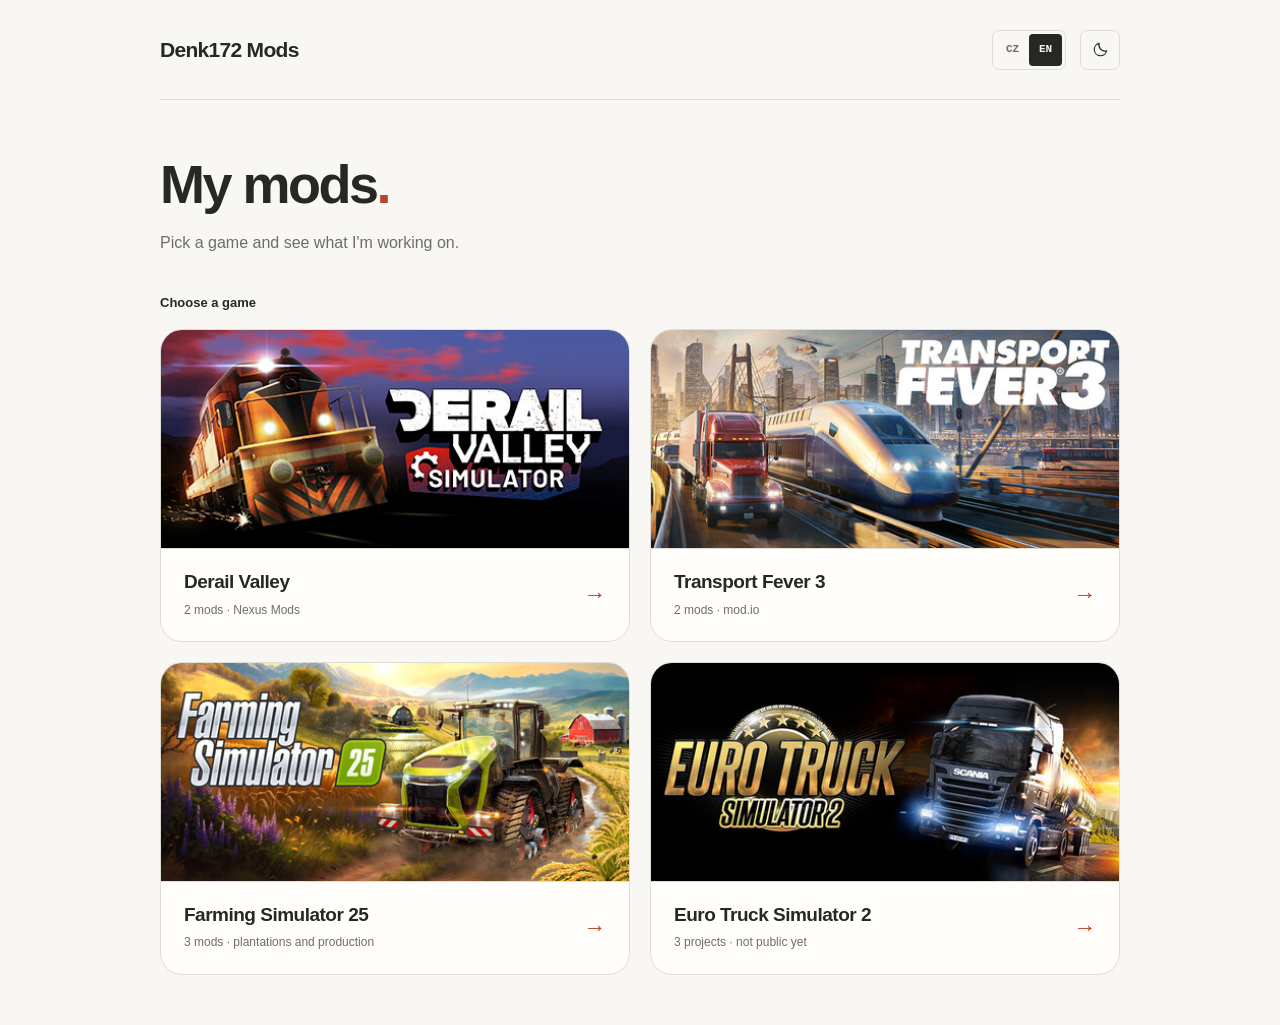
==== index.html @ 626ca3e5 "Add files via upload" ====
<!doctype html>
<html lang="cs" class="no-js">
<head>
  <meta charset="utf-8">
  <meta name="viewport" content="width=device-width, initial-scale=1">
  <meta name="color-scheme" content="light dark">
  <meta name="theme-color" content="#f8f7f4">
  <meta name="description" content="Herní mody od Denk172. Derail Valley, Transport Fever 3, Farming Simulator 25 a Euro Truck Simulator 2.">
  <title>Denk172 Mods</title>
  <link rel="icon" href="data:,">
  <script src="assets/js/init.js"></script>
  <link rel="stylesheet" href="assets/css/style.css">
</head>
<body>
  <a class="skip-link" href="#content" data-en="Skip to content">Přejít na obsah</a>
  <div class="page">
    <header class="header">
      <a class="wordmark" href="#hry" aria-label="Denk172 Mods — všechny hry" data-label-en="Denk172 Mods — all games">Denk172 Mods</a>
      <div class="header-right">
        <div class="language-switch mono" role="group" aria-label="Jazyk stránky" data-label-en="Page language" hidden>
          <button class="language-option" type="button" data-language="cs" lang="cs" aria-label="Čeština" aria-pressed="false">CZ</button>
          <button class="language-option" type="button" data-language="en" lang="en" aria-label="English" aria-pressed="true">EN</button>
        </div>
        <button class="theme-toggle" type="button" aria-label="Tmavý vzhled" aria-pressed="false" title="Tmavý vzhled" hidden>
          <svg class="moon" viewBox="0 0 24 24" fill="none" stroke="currentColor" stroke-width="1.6" aria-hidden="true"><path d="M20.6 14A8.8 8.8 0 0 1 10 3.4 8.8 8.8 0 1 0 20.6 14Z"/></svg>
          <svg class="sun" viewBox="0 0 24 24" fill="none" stroke="currentColor" stroke-width="1.6" stroke-linecap="round" aria-hidden="true"><circle cx="12" cy="12" r="4"/><path d="M12 2v2m0 16v2M2 12h2m16 0h2M4.9 4.9l1.4 1.4m11.4 11.4 1.4 1.4M4.9 19.1l1.4-1.4M17.7 6.3l1.4-1.4"/></svg>
        </button>
      </div>
    </header>

    <main id="content">
      <div id="hry" class="home-view">
        <div class="intro">
          <h1 tabindex="-1"><span data-en="My mods">Moje mody</span><span class="period">.</span></h1>
          <p class="intro-text" data-en="Pick a game and see what I'm working on.">Vyber hru a mrkni, co pro ni tvořím.</p>
        </div>
        <nav aria-labelledby="games-heading">
          <div class="section-heading">
            <h2 id="games-heading" data-en="Choose a game">Vyber hru</h2>
          </div>
          <div class="games">
            <a class="game-card" href="#derail-valley">
              <img class="game-art" src="assets/images/games/derail-valley.jpg" width="460" height="215" alt="Derail Valley — logo hry a lokomotiva" data-alt-en="Derail Valley — game logo and locomotive">
              <span class="game-info"><span><span class="game-name">Derail Valley</span><span class="game-count" data-en="2 mods · Nexus Mods">2 mody · Nexus Mods</span></span><span class="game-arrow" aria-hidden="true">→</span></span>
            </a>
            <a class="game-card" href="#transport-fever-3">
              <img class="game-art" src="assets/images/games/transport-fever-3.jpg" width="460" height="215" alt="Transport Fever 3 — logo hry a dopravní prostředky" data-alt-en="Transport Fever 3 — game logo and vehicles">
              <span class="game-info"><span><span class="game-name">Transport Fever 3</span><span class="game-count" data-en="2 mods · mod.io">2 mody · mod.io</span></span><span class="game-arrow" aria-hidden="true">→</span></span>
            </a>
            <a class="game-card" href="#farming-simulator-25">
              <img class="game-art" src="assets/images/games/farming-simulator-25.jpg" width="460" height="215" alt="Farming Simulator 25 — logo hry a traktor" data-alt-en="Farming Simulator 25 — game logo and tractor">
              <span class="game-info"><span><span class="game-name">Farming Simulator 25</span><span class="game-count" data-en="3 mods · plantations and production">3 mody · plantáže a výroba</span></span><span class="game-arrow" aria-hidden="true">→</span></span>
            </a>
            <a class="game-card" href="#euro-truck-simulator-2">
              <img class="game-art" src="assets/images/games/ets2.jpg" width="460" height="215" alt="Euro Truck Simulator 2 — logo hry a kamion" data-alt-en="Euro Truck Simulator 2 — game logo and truck">
              <span class="game-info"><span><span class="game-name">Euro Truck Simulator 2</span><span class="game-count" data-en="3 projects · not public yet">3 projekty · zatím neveřejné</span></span><span class="game-arrow" aria-hidden="true">→</span></span>
            </a>
          </div>
        </nav>
      </div>

      <section id="derail-valley" class="game-panel" aria-labelledby="dv-title" hidden>
        <a class="back-link" href="#hry"><span class="back-arrow" aria-hidden="true">←</span><span data-en="All games">Všechny hry</span></a>
        <div class="game-intro">
          <p class="eyebrow mono" data-en="02 mods / Nexus Mods">02 mody / Nexus Mods</p>
          <h1 id="dv-title" tabindex="-1">Derail Valley<span class="period">.</span></h1>
          <p class="intro-text" data-en="Jobs and locomotive controls.">Zakázky a ovládání lokomotiv.</p>
        </div>
        <ol class="mods">
          <li data-mod="sleeping"><div class="mod-layout"><div class="mod-gallery" data-gallery="sleeping"><button class="media-cover media-contain" type="button" data-view-image aria-label="Zvětšit: Sleeping Resets Jobs — zakázky před spaním a po něm" data-label-en="Enlarge: Sleeping Resets Jobs — jobs before and after sleeping"><img src="assets/images/mods/sleeping/1.webp" width="7680" height="1440" alt="Sleeping Resets Jobs — zakázky před spaním a po něm" data-alt-en="Sleeping Resets Jobs — jobs before and after sleeping" loading="lazy" decoding="async"><span class="image-enlarge" aria-hidden="true">＋</span></button></div>
            <a class="mod-entry" href="https://www.nexusmods.com/derailvalley/mods/1681" target="_blank" rel="noopener noreferrer">
              <span class="mod-number mono" aria-hidden="true">01</span>
              <div><h2>Sleeping Resets Jobs</h2><p class="mod-description" data-en="Refreshes available jobs while you sleep. Old jobs expire and new ones appear based on how long you sleep.">Během spánku obnoví nabídku zakázek. Staré nechá vypršet a vytvoří nové podle toho, jak dlouho spíš.</p><span class="mod-meta"><span class="source">Nexus Mods ↗</span><span data-en="Publicly available">Veřejně dostupné</span></span></div>
              <span class="mod-arrow" aria-hidden="true">↗</span>
            </a>
          </div></li>
          <li data-mod="mu-controller"><div class="mod-layout"><div class="mod-gallery" data-gallery="mu-controller"><button class="media-cover" type="button" data-view-image aria-label="Zvětšit: Universal MU Controller — propojené lokomotivy" data-label-en="Enlarge: Universal MU Controller — connected locomotives"><img src="assets/images/mods/mu-controller/1.webp" width="1920" height="1080" alt="Universal MU Controller — propojené lokomotivy" data-alt-en="Universal MU Controller — connected locomotives" loading="lazy" decoding="async"><span class="image-enlarge" aria-hidden="true">＋</span></button><div class="gallery-thumbs"><button class="media-thumb" type="button" data-view-image aria-label="Zvětšit: Detail modrého MU propojení lokomotiv" data-label-en="Enlarge: Close-up of the blue MU connection between locomotives"><img src="assets/images/mods/mu-controller/2.webp" width="1920" height="1080" alt="Detail modrého MU propojení lokomotiv" data-alt-en="Close-up of the blue MU connection between locomotives" loading="lazy" decoding="async"></button><button class="media-thumb" type="button" data-view-image aria-label="Zvětšit: MU přípojka na lokomotivě" data-label-en="Enlarge: MU connector on a locomotive"><img src="assets/images/mods/mu-controller/3.webp" width="1920" height="1080" alt="MU přípojka na lokomotivě" data-alt-en="MU connector on a locomotive" loading="lazy" decoding="async"></button></div></div>
            <a class="mod-entry" href="https://www.nexusmods.com/derailvalley/mods/1558" target="_blank" rel="noopener noreferrer">
              <span class="mod-number mono" aria-hidden="true">02</span>
              <div><h2>Universal MU Controller Eneabler</h2><p class="mod-description" data-en="Enables the wireless MU controller for all vanilla locomotives. Adds MU connections to more engines and gear synchronization for the DM3 and DM1U.">Umožní používat bezdrátový MU ovladač se všemi původními lokomotivami. Přidává MU propojení dalším strojům a synchronizaci řazení pro DM3 a DM1U.</p><span class="mod-meta"><span class="source">Nexus Mods ↗</span><span data-en="Publicly available">Veřejně dostupné</span></span></div>
              <span class="mod-arrow" aria-hidden="true">↗</span>
            </a>
          </div></li>
        </ol>
      </section>

      <section id="transport-fever-3" class="game-panel" aria-labelledby="tf-title" hidden>
        <a class="back-link" href="#hry"><span class="back-arrow" aria-hidden="true">←</span><span data-en="All games">Všechny hry</span></a>
        <div class="game-intro">
          <p class="eyebrow mono" data-en="02 mods / mod.io">02 mody / mod.io</p>
          <h1 id="tf-title" tabindex="-1">Transport Fever 3<span class="period">.</span></h1>
          <p class="intro-text" data-en="Fewer queues, smoother traffic.">Míň kolon, plynulejší doprava.</p>
        </div>
        <ol class="mods">
          <li data-mod="green-wave"><div class="mod-layout"><div class="mod-gallery" data-gallery="green-wave"><button class="media-cover" type="button" data-view-image aria-label="Zvětšit: Traffic Lights: Green Wave — náhled módu" data-label-en="Enlarge: Traffic Lights: Green Wave — mod preview"><img src="assets/images/mods/green-wave/1.webp" width="1280" height="720" alt="Traffic Lights: Green Wave — náhled módu" data-alt-en="Traffic Lights: Green Wave — mod preview" loading="lazy" decoding="async"><span class="image-enlarge" aria-hidden="true">＋</span></button><div class="gallery-thumbs"><button class="media-thumb" type="button" data-view-image aria-label="Zvětšit: Green Wave — nastavení skupin a časování semaforů" data-label-en="Enlarge: Green Wave — group settings and traffic light timing"><img src="assets/images/mods/green-wave/2.webp" width="1280" height="720" alt="Green Wave — nastavení skupin a časování semaforů" data-alt-en="Green Wave — group settings and traffic light timing" loading="lazy" decoding="async"></button><button class="media-thumb" type="button" data-view-image aria-label="Zvětšit: Green Wave — zelená vlna na městské třídě" data-label-en="Enlarge: Green Wave — coordinated traffic lights on a city avenue"><img src="assets/images/mods/green-wave/3.webp" width="1280" height="720" alt="Green Wave — zelená vlna na městské třídě" data-alt-en="Green Wave — coordinated traffic lights on a city avenue" loading="lazy" decoding="async"></button></div></div>
            <a class="mod-entry" href="https://mod.io/g/transportfever3/m/traffic-lights-green-wave#description" target="_blank" rel="noopener noreferrer">
              <span class="mod-number mono" aria-hidden="true">01</span>
              <div><h2>Traffic Lights: Green Wave</h2><p class="mod-description" data-en="Links traffic lights into a green wave. Timing between intersections is calculated from their distance and the selected traffic speed.">Propojí semafory do zelené vlny. Časování mezi křižovatkami dopočítá podle jejich vzdálenosti a zvolené rychlosti provozu.</p><span class="mod-meta"><span class="source">mod.io ↗</span><span data-en="Publicly available">Veřejně dostupné</span></span></div>
              <span class="mod-arrow" aria-hidden="true">↗</span>
            </a>
          </div></li>
          <li data-mod="delete-car"><div class="mod-layout"><div class="mod-gallery" data-gallery="delete-car"><button class="media-cover" type="button" data-view-image aria-label="Zvětšit: Delete That Car! — náhled módu" data-label-en="Enlarge: Delete That Car! — mod preview"><img src="assets/images/mods/delete-car/1.webp" width="1280" height="720" alt="Delete That Car! — náhled módu" data-alt-en="Delete That Car! — mod preview" loading="lazy" decoding="async"><span class="image-enlarge" aria-hidden="true">＋</span></button></div>
            <a class="mod-entry" href="https://mod.io/g/transportfever3/m/delete-that-car#description" target="_blank" rel="noopener noreferrer">
              <span class="mod-number mono" aria-hidden="true">02</span>
              <div><h2>Delete That Car!</h2><p class="mod-description" data-en="Adds a button to the AI car window to remove the vehicle instantly. Clears the road when a car stuck in the opposite lane is blocking traffic.">Do okna AI auta přidá tlačítko pro jeho okamžité odstranění. Pomůže uvolnit dopravu, když ji blokuje vozidlo zaseknuté v protisměru.</p><span class="mod-meta"><span class="source">mod.io ↗</span><span data-en="Publicly available">Veřejně dostupné</span></span></div>
              <span class="mod-arrow" aria-hidden="true">↗</span>
            </a>
          </div></li>
        </ol>
      </section>

      <section id="farming-simulator-25" class="game-panel" aria-labelledby="fs-title" hidden>
        <a class="back-link" href="#hry"><span class="back-arrow" aria-hidden="true">←</span><span data-en="All games">Všechny hry</span></a>
        <div class="game-intro">
          <p class="eyebrow mono" data-en="03 mods / plantations and production">03 mody / plantáže a výroba</p>
          <h1 id="fs-title" tabindex="-1">Farming Simulator 25<span class="period">.</span></h1>
          <p class="intro-text" data-en="Plantation workers, adjustable rails and chocolate-covered bananas.">Pracovníci na plantážích, nastavitelné koleje a banány v čokoládě.</p>
        </div>
        <ol class="mods">
          <li data-mod="banana-workers"><div class="mod-layout"><div class="mod-gallery" data-gallery="banana-workers"><button class="media-cover media-contain" type="button" data-view-image aria-label="Zvětšit: More Banana Workers — nastavení 999 pracovníků" data-label-en="Enlarge: More Banana Workers — 999-worker setting"><img src="assets/images/mods/banana-workers/1.webp" width="1920" height="1080" alt="More Banana Workers — nastavení 999 pracovníků" data-alt-en="More Banana Workers — 999-worker setting" loading="lazy" decoding="async"><span class="image-enlarge" aria-hidden="true">＋</span></button></div>
            <a class="mod-entry" href="https://www.kingmods.net/en/fs25/mods/83821/more-banana-workers" target="_blank" rel="noopener noreferrer">
              <span class="mod-number mono" aria-hidden="true">01</span>
              <div><h2>More Banana Workers</h2><p class="mod-description" data-en="Removes the worker limit on banana plantations and adjusts worker costs.">Odstraňuje limit počtu pracovníků na banánových plantážích a upravuje jejich cenu.</p><p class="mod-note" data-en="Requires the Beans &amp; Alpacas Expansion.">Vyžaduje Beans &amp; Alpacas Expansion.</p><span class="mod-meta"><span class="source">KingMods ↗</span><span data-en="Publicly available">Veřejně dostupné</span></span></div>
              <span class="mod-arrow" aria-hidden="true">↗</span>
            </a>
          </div></li>
          <li data-mod="chocobanana"><div class="mod-layout"><div class="mod-gallery" data-gallery="chocobanana"><button class="media-cover media-contain" type="button" data-view-image aria-label="Zvětšit: ChocoBanana — náhled skutečného modelu továrny" data-label-en="Enlarge: ChocoBanana — preview of the actual factory model"><img src="assets/images/mods/chocobanana/1.webp" width="1024" height="1024" alt="ChocoBanana — náhled skutečného modelu továrny" data-alt-en="ChocoBanana — preview of the actual factory model" loading="lazy" decoding="async"><span class="image-enlarge" aria-hidden="true">＋</span></button><div class="gallery-thumbs"><button class="media-thumb media-contain" type="button" data-view-image aria-label="Zvětšit: ChocoBanana — ikona módu" data-label-en="Enlarge: ChocoBanana — mod icon"><img src="assets/images/mods/chocobanana/2.webp" width="1024" height="1024" alt="ChocoBanana — ikona módu" data-alt-en="ChocoBanana — mod icon" loading="lazy" decoding="async"></button></div></div>
            <article class="mod-entry">
              <span class="mod-number mono" aria-hidden="true">02</span>
              <div><h2 data-en="ChocoBanana — chocolate-covered banana production">ChocoBanana — továrna na banány v čokoládě</h2><p class="mod-description" data-en="A custom factory producing chocolate-covered bananas, complete with an interior and production machinery. Still in development.">Vlastní továrna na výrobu banánů v čokoládě, s interiérem a výrobními stroji. Na módu ještě pracuju.</p><span class="mod-meta"><span class="badge" data-en="In development">Rozpracované</span><span data-en="Not publicly available for download yet">Zatím není veřejně ke stažení</span></span></div>
            </article>
          </div></li>
          <li data-mod="banana-rails">
            <article class="mod-entry">
              <span class="mod-number mono" aria-hidden="true">03</span>
              <div><h2 data-en="Banana Rail Height">Výška banánových kolejí</h2><p class="mod-description" data-en="Lets you adjust the height of banana plantation rails from the Beans &amp; Alpacas Expansion.">Umožňuje upravit výšku kolejí pro banánové plantáže z rozšíření Beans &amp; Alpacas.</p><span class="mod-meta"><span class="badge" data-en="No link yet">Zatím bez odkazu</span><span data-en="Download link to be added">Odkaz ke stažení doplním</span></span></div>
            </article>
          </li>
        </ol>
      </section>

      <section id="euro-truck-simulator-2" class="game-panel" aria-labelledby="ets-title" hidden>
        <a class="back-link" href="#hry"><span class="back-arrow" aria-hidden="true">←</span><span data-en="All games">Všechny hry</span></a>
        <div class="game-intro">
          <p class="eyebrow mono" data-en="03 projects / not public yet">03 projekty / zatím neveřejné</p>
          <h1 id="ets-title" tabindex="-1">Euro Truck Simulator 2<span class="period">.</span></h1>
          <p class="intro-text" data-en="A camera for convoy videos and mods for Coaches.">Kamera pro natáčení konvojů a úpravy pro Coaches.</p>
        </div>
        <ol class="mods">
          <li data-mod="coaches"><div class="mod-layout"><div class="mod-gallery" data-gallery="coaches"><button class="media-cover" type="button" data-view-image aria-label="Zvětšit: Coaches — české hlášky z OMSI, náhled módu" data-label-en="Enlarge: Coaches — Czech voice lines from OMSI, mod preview"><img src="assets/images/mods/coaches/1.webp" width="1672" height="941" alt="Coaches — české hlášky z OMSI, náhled módu" data-alt-en="Coaches — Czech voice lines from OMSI, mod preview" loading="lazy" decoding="async"><span class="image-enlarge" aria-hidden="true">＋</span></button></div>
            <article class="mod-entry">
              <span class="mod-number mono" aria-hidden="true">01</span>
              <div><h2 data-en="Coaches — Czech voice lines from OMSI">Coaches — české hlášky z OMSI</h2><p class="mod-description" data-en="Czech passenger reactions from OMSI during Coaches jobs, including Tourist Jobs. Also supports Karosa buses from the 95X Pack.">České reakce cestujících z OMSI při autobusových zakázkách v Coaches, včetně Tourist Jobu. Podpora také pro Karosy z 95X Packu.</p><span class="mod-meta"><span class="badge" data-en="Not public">Neveřejné</span><span data-en="Coaches / Czech voice lines">Coaches / české hlášky</span></span></div>
            </article>
          </div></li>
          <li data-mod="cinematic-camera">
            <article class="mod-entry">
              <span class="mod-number mono" aria-hidden="true">02</span>
              <div><h2>Cinematic Camera</h2><p class="mod-description" data-en="Smooth flyovers, flights along saved paths and orbits around a point. Adjustable speed, rotation and field of view for filming convoys.">Plynulé přelety, let po uložené trase i kroužení kolem bodu. Nastavení rychlosti, natočení a zorného pole pro natáčení konvojů.</p><span class="mod-meta"><span class="badge" data-en="Not public">Neveřejné</span><span data-en="Convoy Camera / free camera">Convoy Camera / volná kamera</span></span></div>
            </article>
          </li>
          <li data-mod="coachmirror">
            <article class="mod-entry">
              <span class="mod-number mono" aria-hidden="true">03</span>
              <div><h2 data-en="CoachMirror — navigation and camera">CoachMirror — navigace a kamera</h2><p class="mod-description" data-en="Navigation and a camera feed side by side on the bus display. Optional floating mirror, speed limit, schedule delay or lead time, and a G-meter.">Navigace a obraz kamery vedle sebe na displeji autobusu. Volitelné plovoucí zrcátko, rychlostní limit, zpoždění či náskok zakázky a G-meter.</p><span class="mod-meta"><span class="badge" data-en="Not public">Neveřejné</span><span data-en="Coaches / in-cab display">Coaches / displej v kabině</span></span></div>
            </article>
          </li>
        </ol>
        <p class="panel-note" data-en="These three projects are not publicly available for download yet.">Tyhle tři projekty zatím nejsou veřejně ke stažení.</p>
      </section>
    </main>

  </div>
  <dialog class="image-viewer" aria-labelledby="viewer-caption">
    <div class="viewer-toolbar">
      <span class="viewer-counter mono" aria-live="polite"></span>
      <div class="viewer-actions">
        <button class="viewer-button viewer-zoom" type="button" aria-label="Plná velikost obrázku" data-label-en="Full-size image" aria-pressed="false">＋</button>
        <button class="viewer-button viewer-close" type="button" aria-label="Zavřít obrázky" data-label-en="Close images" autofocus>×</button>
      </div>
    </div>
    <div class="viewer-stage"><img class="viewer-image" alt="" draggable="false"></div>
    <div class="viewer-bottom">
      <button class="viewer-button viewer-previous" type="button" aria-label="Předchozí obrázek" data-label-en="Previous image">←</button>
      <p id="viewer-caption" class="viewer-caption" aria-live="polite"></p>
      <button class="viewer-button viewer-next" type="button" aria-label="Další obrázek" data-label-en="Next image">→</button>
    </div>
  </dialog>
  <script src="assets/js/main.js"></script>
</body>
</html>
---- assets/css/style.css ----
:root {
      color-scheme: light;
      --page: #f8f7f4;
      --surface: #fffefa;
      --ink: #272725;
      --muted: #6e6d66;
      --line: #deddd6;
      --accent: #b64729;
      --soft: #eeede7;
      --private: #eee8db;
      --private-ink: #786238;
    }
    :root[data-theme="dark"] {
      color-scheme: dark;
      --page: #1c1d1b;
      --surface: #23251f;
      --ink: #e8e7e1;
      --muted: #a4a59b;
      --line: #3c3e36;
      --accent: #ed9877;
      --soft: #292b26;
      --private: #363124;
      --private-ink: #d3ba85;
    }
    * { box-sizing: border-box; }
    body {
      margin: 0;
      background: var(--page);
      color: var(--ink);
      font-family: -apple-system, BlinkMacSystemFont, "Segoe UI", sans-serif;
      font-size: 15px;
      line-height: 1.6;
      -webkit-font-smoothing: antialiased;
    }
    a, button { -webkit-tap-highlight-color: transparent; }
    a { color: inherit; }
    button { font: inherit; }
    [hidden] { display: none !important; }
    ::selection { background: var(--accent); color: var(--page); }
    :focus-visible { outline: 2px solid var(--accent); outline-offset: 5px; }
    .page { width: min(100% - 64px, 960px); margin-inline: auto; }
    .mono { font-family: "SFMono-Regular", Consolas, "Liberation Mono", monospace; }
    .skip-link {
      position: absolute;
      top: 12px;
      left: 12px;
      transform: translateY(-160%);
      padding: 8px 16px;
      background: var(--ink);
      color: var(--page);
      z-index: 2;
    }
    .skip-link:focus { transform: translateY(0); }
    .header {
      min-height: 100px;
      border-bottom: 1px solid var(--line);
      display: flex;
      align-items: center;
      justify-content: space-between;
      gap: 16px;
    }
    .wordmark { display: inline-flex; text-decoration: none; white-space: nowrap; font-size: 21px; font-weight: 650; letter-spacing: -.7px; }
    .header-right { display: flex; align-items: center; gap: 14px; }
    .language-switch { display: inline-flex; border: 1px solid var(--line); border-radius: 7px; padding: 3px; }
    .language-option { border: 0; border-radius: 4px; min-width: 33px; min-height: 32px; padding: 0 7px; color: var(--muted); background: transparent; font-size: 11px; font-weight: 600; cursor: pointer; }
    .language-option:hover { background: var(--soft); color: var(--ink); }
    .language-option[aria-pressed="true"] { background: var(--ink); color: var(--page); }
    .theme-toggle {
      width: 40px;
      height: 40px;
      padding: 0;
      border: 1px solid var(--line);
      border-radius: 7px;
      background: transparent;
      color: var(--ink);
      display: grid;
      place-items: center;
      cursor: pointer;
    }
    .theme-toggle:hover { background: var(--soft); }
    .theme-toggle svg { width: 17px; height: 17px; }
    .sun { display: none; }
    [data-theme="dark"] .sun { display: block; }
    [data-theme="dark"] .moon { display: none; }
    .intro { padding: 53px 0 37px; }
    .eyebrow {
      margin: 0 0 14px;
      color: var(--accent);
      font-size: 11px;
      letter-spacing: 1.5px;
      text-transform: uppercase;
    }
    h1 {
      margin: 0 0 15px;
      font-size: clamp(36px, 5.5vw, 54px);
      line-height: 1.15;
      font-weight: 600;
      letter-spacing: -2.5px;
      overflow-wrap: anywhere;
    }
    h1:focus { outline: none; }
    .period { color: var(--accent); }
    .intro-text { margin: 0; color: var(--muted); font-size: 16px; }
    .section-heading {
      display: flex;
      align-items: baseline;
      justify-content: space-between;
      gap: 16px;
      padding-bottom: 16px;
    }
    .section-heading h2 { margin: 0; font-size: 13px; font-weight: 600; }
    .games { display: grid; grid-template-columns: repeat(2, minmax(0, 1fr)); gap: 20px; }
    .game-card {
      display: block;
      min-width: 0;
      border: 1px solid var(--line);
      border-radius: 22px;
      background: var(--surface);
      text-decoration: none;
      overflow: hidden;
      transition: transform 160ms ease, border-color 160ms ease;
    }
    .game-card:hover { border-color: var(--accent); transform: translateY(-3px); }
    .game-art {
      display: block;
      width: 100%;
      aspect-ratio: 460 / 215;
      height: auto;
      object-fit: cover;
      background: #222;
      border-bottom: 1px solid var(--line);
    }
    .game-info { display: grid; grid-template-columns: minmax(0, 1fr) 32px; gap: 12px; padding: 20px 23px 21px; align-items: center; }
    .game-name { display: block; font-size: 19px; font-weight: 600; line-height: 1.35; letter-spacing: -.5px; }
    .game-count { display: block; margin-top: 6px; color: var(--muted); font-size: 12px; }
    .game-arrow { font-size: 23px; line-height: 1; color: var(--accent); text-align: right; }
    .back-link {
      display: inline-flex;
      align-items: center;
      gap: 10px;
      min-height: 44px;
      margin-top: 27px;
      color: var(--muted);
      font-size: 13px;
      text-decoration: none;
    }
    .back-link:hover { color: var(--accent); }
    .back-arrow { font-size: 20px; }
    .game-intro { padding: 28px 0 35px; }
    .game-intro h1 { font-size: clamp(32px, 5.3vw, 49px); }
    .game-intro .intro-text { max-width: 650px; }
    .mods { list-style: none; padding: 0; margin: 0; border-top: 1px solid var(--ink); }
    .mods > li { border-bottom: 1px solid var(--line); }
    .mod-entry {
      display: grid;
      grid-template-columns: 32px minmax(0, 1fr) 25px;
      column-gap: 19px;
      padding: 29px 12px 29px 0;
      text-decoration: none;
      border-radius: 4px;
    }
    a.mod-entry:hover { background: var(--soft); }
    .mod-number { padding-top: 3px; font-size: 11px; color: var(--muted); }
    .mod-entry h2 { margin: 0 0 9px; font-size: 20px; line-height: 1.35; font-weight: 600; letter-spacing: -.45px; overflow-wrap: anywhere; }
    .mod-description { margin: 0; color: var(--muted); font-size: 14px; line-height: 1.75; max-width: 650px; }
    .mod-meta { display: flex; align-items: center; gap: 10px; flex-wrap: wrap; margin-top: 17px; font-size: 11px; color: var(--muted); }
    .source { color: var(--accent); font-weight: 600; }
    .badge { padding: 3px 9px; border-radius: 5px; background: var(--private); color: var(--private-ink); font-size: 11px; }
    .mod-arrow { padding-top: 0; font-size: 22px; line-height: 1.4; color: var(--accent); }
    .mod-note { margin: 12px 0 0; color: var(--muted); font-size: 12px; }
    .panel-note { margin: 22px 0 0; color: var(--muted); font-size: 12px; }
    .mod-layout { display: grid; grid-template-columns: 260px minmax(0, 1fr); align-items: start; gap: 28px; padding: 28px 0; }
    .mod-layout .mod-entry { padding: 0; grid-template-columns: 23px minmax(0, 1fr) 19px; column-gap: 12px; }
    .mod-gallery { min-width: 0; }
    .media-cover, .media-thumb { position: relative; display: block; width: 100%; padding: 0; border: 1px solid var(--line); border-radius: 9px; background: var(--soft); overflow: hidden; cursor: zoom-in; }
    .media-cover img, .media-thumb img { display: block; width: 100%; height: auto; aspect-ratio: 16 / 9; object-fit: cover; }
    .media-contain img { object-fit: contain; }
    .media-model img { object-fit: cover; object-position: 50% 75%; }
    .media-cover:hover, .media-thumb:hover { border-color: var(--accent); }
    .image-enlarge { position: absolute; right: 8px; bottom: 8px; display: grid; place-items: center; width: 27px; height: 27px; border: 1px solid #ffffff60; border-radius: 5px; background: #171815d9; color: #fff; font-size: 17px; line-height: 1; }
    .gallery-thumbs { display: grid; grid-template-columns: repeat(3, minmax(0, 1fr)); gap: 7px; margin-top: 8px; }
    .media-thumb { border-radius: 5px; }
    body:has(.image-viewer[open]) { overflow: hidden; }
    .image-viewer { width: min(1200px, calc(100vw - 32px)); max-width: calc(100vw - 32px); max-height: calc(100dvh - 32px); margin: auto; padding: 0; border: 1px solid #464840; border-radius: 12px; background: #171815; color: #eeeee9; overflow: hidden; }
    .image-viewer[open] { display: flex; flex-direction: column; }
    .image-viewer::backdrop { background: #0a0b09d9; }
    .viewer-toolbar { display: flex; align-items: center; justify-content: space-between; gap: 12px; min-height: 56px; padding: 8px 12px; }
    .viewer-counter { color: #c5c6bd; font-size: 12px; }
    .viewer-actions { display: flex; gap: 8px; }
    .viewer-button { display: grid; place-items: center; width: 40px; height: 40px; padding: 0; border: 1px solid #505247; border-radius: 6px; background: transparent; color: inherit; font-size: 23px; line-height: 1; cursor: pointer; }
    .viewer-button:hover, .viewer-button[aria-pressed="true"] { background: #33362d; }
    .viewer-stage { flex: 1; min-height: 0; overflow: auto; background: #10110e; }
    .viewer-image { display: block; width: auto; height: auto; max-width: 100%; max-height: calc(100dvh - 184px); margin: auto; object-fit: contain; }
    .image-viewer.is-zoomed .viewer-image { max-width: none; max-height: none; margin: 0; }
    .viewer-bottom { display: grid; grid-template-columns: 40px minmax(0, 1fr) 40px; align-items: center; gap: 14px; min-height: 64px; padding: 12px; }
    .viewer-caption { grid-column: 2; margin: 0; text-align: center; font-size: 13px; line-height: 1.5; overflow-wrap: anywhere; }
    .viewer-previous { grid-column: 1; grid-row: 1; }
    .viewer-next { grid-column: 3; grid-row: 1; }
    main { padding-bottom: 50px; }
    @media (max-width: 780px) {
      .mod-layout { grid-template-columns: 210px minmax(0, 1fr); gap: 20px; }
    }
    @media (max-width: 620px) {
      .page { width: calc(100% - 40px); }
      .header { min-height: 82px; }
      .wordmark { font-size: 18px; letter-spacing: -.5px; }
      .header-right { gap: 9px; }
      .intro { padding: 38px 0 30px; }
      h1 { letter-spacing: -1.8px; }
      .intro-text { font-size: 15px; }
      .games { grid-template-columns: 1fr; gap: 17px; }
      .game-card { border-radius: 19px; }
      .game-info { padding: 17px 19px 19px; }
      .game-name { font-size: 18px; }
      .game-intro { padding: 20px 0 30px; }
      .game-intro h1 { font-size: 34px; }
      .mod-entry { grid-template-columns: 23px minmax(0, 1fr) 18px; column-gap: 11px; padding-block: 25px; padding-right: 0; }
      .mod-entry h2 { font-size: 18px; }
      .mod-description { font-size: 13px; }
      .mod-arrow { font-size: 19px; }
      .mod-meta { gap: 8px; }
      .mod-layout { grid-template-columns: minmax(0, 1fr); gap: 19px; padding-block: 25px; }
      .mod-layout .mod-entry { grid-template-columns: 23px minmax(0, 1fr) 18px; column-gap: 11px; }
      .gallery-thumbs { grid-template-columns: repeat(4, minmax(0, 1fr)); }
      .image-viewer { width: calc(100vw - 16px); max-width: calc(100vw - 16px); max-height: calc(100dvh - 16px); border-radius: 9px; }
      .viewer-bottom { gap: 8px; }
      .viewer-caption { font-size: 12px; }
      main { padding-bottom: 32px; }
    }
    @media (max-width: 350px) { .page { width: calc(100% - 32px); } .header { gap: 8px; } }
    @media (prefers-reduced-motion: reduce) { .game-card { transition: none; } .game-card:hover { transform: none; } }
    @media print {
      :root, :root[data-theme="dark"] { --page: white; --surface: white; --ink: #222; --muted: #666; --line: #ddd; --accent: #87381f; }
      .theme-toggle, .language-switch, .skip-link, .back-link { display: none !important; }
      .image-viewer, .gallery-thumbs, .image-enlarge { display: none !important; }
      .page { width: 100%; }
      .game-panel[hidden] { display: block !important; }
      .game-panel { break-before: page; }
      .mod-entry, .game-card { break-inside: avoid; }
    }

.no-js .game-panel[hidden] { display: block !important; }
.no-js .game-panel { margin-top: 50px; }
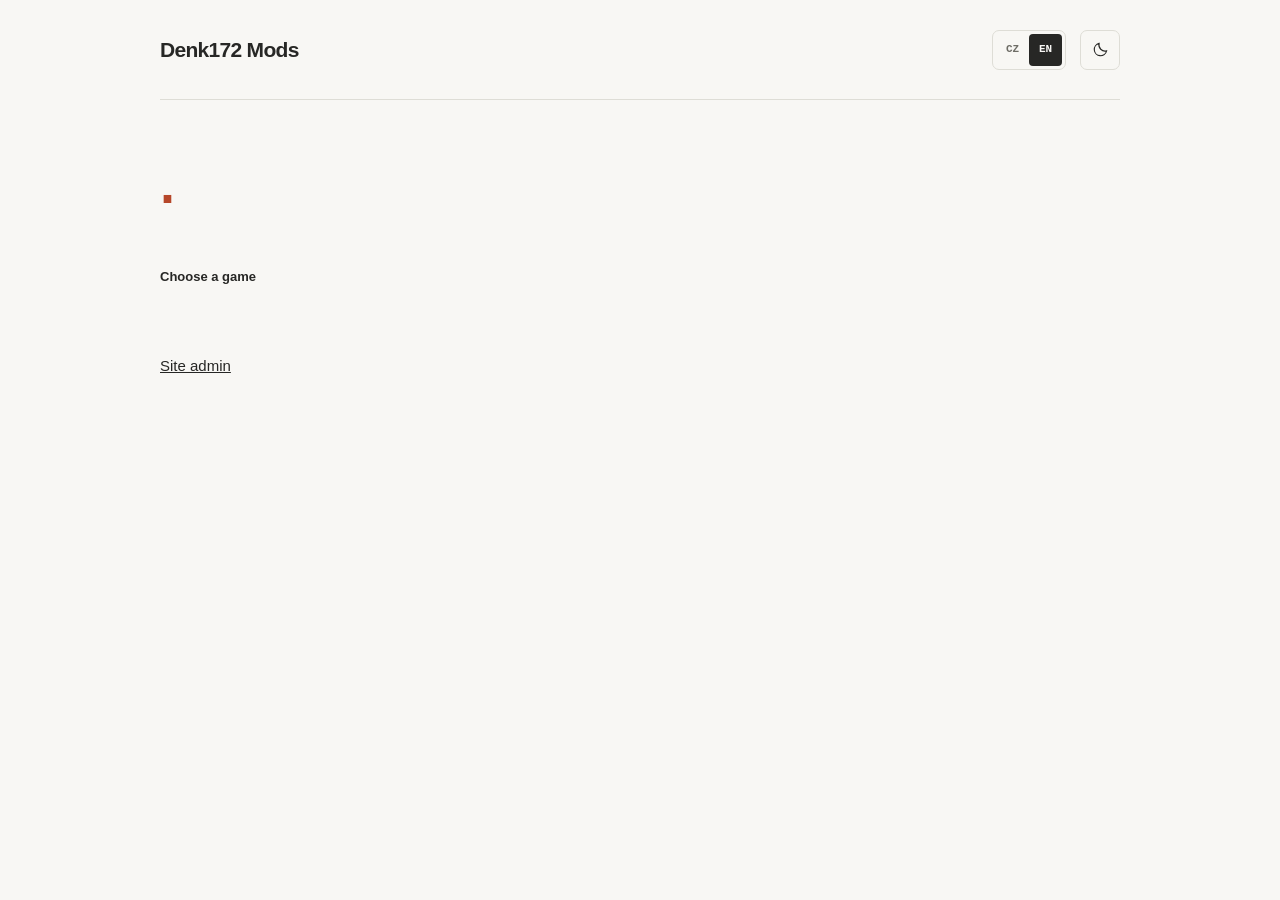
==== commit 704bb7ee: "Add files via upload" ====
--- a/index.html
+++ b/index.html
@@ -5,7 +5,7 @@
   <meta name="viewport" content="width=device-width, initial-scale=1">
   <meta name="color-scheme" content="light dark">
   <meta name="theme-color" content="#f8f7f4">
-  <meta name="description" content="Herní mody od Denk172. Derail Valley, Transport Fever 3, Farming Simulator 25 a Euro Truck Simulator 2.">
+  <meta name="description" content="Game mods, screenshots and announcements from Denk172.">
   <title>Denk172 Mods</title>
   <link rel="icon" href="data:,">
   <script src="assets/js/init.js"></script>
@@ -14,6 +14,13 @@
 <body>
   <a class="skip-link" href="#content" data-en="Skip to content">Přejít na obsah</a>
   <div class="page">
+    <aside class="wip-notice" id="wip-notice" aria-labelledby="wip-title" hidden>
+      <div>
+        <strong id="wip-title"></strong>
+        <p id="wip-message"></p>
+      </div>
+      <button class="wip-close" type="button" aria-label="Zavřít upozornění" data-label-en="Dismiss notice">×</button>
+    </aside>
     <header class="header">
       <a class="wordmark" href="#hry" aria-label="Denk172 Mods — všechny hry" data-label-en="Denk172 Mods — all games">Denk172 Mods</a>
       <div class="header-right">
@@ -28,147 +35,27 @@
       </div>
     </header>
 
-    <main id="content">
+    <main id="content" tabindex="-1">
+      <noscript><p lang="en">Enable JavaScript to browse the mods and galleries.</p></noscript>
+      <p id="catalog-error" data-en="The mod catalog could not be loaded." hidden>Katalog modů se nepodařilo načíst.</p>
       <div id="hry" class="home-view">
         <div class="intro">
-          <h1 tabindex="-1"><span data-en="My mods">Moje mody</span><span class="period">.</span></h1>
-          <p class="intro-text" data-en="Pick a game and see what I'm working on.">Vyber hru a mrkni, co pro ni tvořím.</p>
+          <h1 tabindex="-1"><span id="home-heading"></span><span class="period">.</span></h1>
+          <p id="home-intro" class="intro-text"></p>
         </div>
+        <div id="announcements"></div>
         <nav aria-labelledby="games-heading">
           <div class="section-heading">
             <h2 id="games-heading" data-en="Choose a game">Vyber hru</h2>
           </div>
-          <div class="games">
-            <a class="game-card" href="#derail-valley">
-              <img class="game-art" src="assets/images/games/derail-valley.jpg" width="460" height="215" alt="Derail Valley — logo hry a lokomotiva" data-alt-en="Derail Valley — game logo and locomotive">
-              <span class="game-info"><span><span class="game-name">Derail Valley</span><span class="game-count" data-en="2 mods · Nexus Mods">2 mody · Nexus Mods</span></span><span class="game-arrow" aria-hidden="true">→</span></span>
-            </a>
-            <a class="game-card" href="#transport-fever-3">
-              <img class="game-art" src="assets/images/games/transport-fever-3.jpg" width="460" height="215" alt="Transport Fever 3 — logo hry a dopravní prostředky" data-alt-en="Transport Fever 3 — game logo and vehicles">
-              <span class="game-info"><span><span class="game-name">Transport Fever 3</span><span class="game-count" data-en="2 mods · mod.io">2 mody · mod.io</span></span><span class="game-arrow" aria-hidden="true">→</span></span>
-            </a>
-            <a class="game-card" href="#farming-simulator-25">
-              <img class="game-art" src="assets/images/games/farming-simulator-25.jpg" width="460" height="215" alt="Farming Simulator 25 — logo hry a traktor" data-alt-en="Farming Simulator 25 — game logo and tractor">
-              <span class="game-info"><span><span class="game-name">Farming Simulator 25</span><span class="game-count" data-en="3 mods · plantations and production">3 mody · plantáže a výroba</span></span><span class="game-arrow" aria-hidden="true">→</span></span>
-            </a>
-            <a class="game-card" href="#euro-truck-simulator-2">
-              <img class="game-art" src="assets/images/games/ets2.jpg" width="460" height="215" alt="Euro Truck Simulator 2 — logo hry a kamion" data-alt-en="Euro Truck Simulator 2 — game logo and truck">
-              <span class="game-info"><span><span class="game-name">Euro Truck Simulator 2</span><span class="game-count" data-en="3 projects · not public yet">3 projekty · zatím neveřejné</span></span><span class="game-arrow" aria-hidden="true">→</span></span>
-            </a>
-          </div>
+          <div class="games" id="games"></div>
         </nav>
       </div>
-
-      <section id="derail-valley" class="game-panel" aria-labelledby="dv-title" hidden>
-        <a class="back-link" href="#hry"><span class="back-arrow" aria-hidden="true">←</span><span data-en="All games">Všechny hry</span></a>
-        <div class="game-intro">
-          <p class="eyebrow mono" data-en="02 mods / Nexus Mods">02 mody / Nexus Mods</p>
-          <h1 id="dv-title" tabindex="-1">Derail Valley<span class="period">.</span></h1>
-          <p class="intro-text" data-en="Jobs and locomotive controls.">Zakázky a ovládání lokomotiv.</p>
-        </div>
-        <ol class="mods">
-          <li data-mod="sleeping"><div class="mod-layout"><div class="mod-gallery" data-gallery="sleeping"><button class="media-cover media-contain" type="button" data-view-image aria-label="Zvětšit: Sleeping Resets Jobs — zakázky před spaním a po něm" data-label-en="Enlarge: Sleeping Resets Jobs — jobs before and after sleeping"><img src="assets/images/mods/sleeping/1.webp" width="7680" height="1440" alt="Sleeping Resets Jobs — zakázky před spaním a po něm" data-alt-en="Sleeping Resets Jobs — jobs before and after sleeping" loading="lazy" decoding="async"><span class="image-enlarge" aria-hidden="true">＋</span></button></div>
-            <a class="mod-entry" href="https://www.nexusmods.com/derailvalley/mods/1681" target="_blank" rel="noopener noreferrer">
-              <span class="mod-number mono" aria-hidden="true">01</span>
-              <div><h2>Sleeping Resets Jobs</h2><p class="mod-description" data-en="Refreshes available jobs while you sleep. Old jobs expire and new ones appear based on how long you sleep.">Během spánku obnoví nabídku zakázek. Staré nechá vypršet a vytvoří nové podle toho, jak dlouho spíš.</p><span class="mod-meta"><span class="source">Nexus Mods ↗</span><span data-en="Publicly available">Veřejně dostupné</span></span></div>
-              <span class="mod-arrow" aria-hidden="true">↗</span>
-            </a>
-          </div></li>
-          <li data-mod="mu-controller"><div class="mod-layout"><div class="mod-gallery" data-gallery="mu-controller"><button class="media-cover" type="button" data-view-image aria-label="Zvětšit: Universal MU Controller — propojené lokomotivy" data-label-en="Enlarge: Universal MU Controller — connected locomotives"><img src="assets/images/mods/mu-controller/1.webp" width="1920" height="1080" alt="Universal MU Controller — propojené lokomotivy" data-alt-en="Universal MU Controller — connected locomotives" loading="lazy" decoding="async"><span class="image-enlarge" aria-hidden="true">＋</span></button><div class="gallery-thumbs"><button class="media-thumb" type="button" data-view-image aria-label="Zvětšit: Detail modrého MU propojení lokomotiv" data-label-en="Enlarge: Close-up of the blue MU connection between locomotives"><img src="assets/images/mods/mu-controller/2.webp" width="1920" height="1080" alt="Detail modrého MU propojení lokomotiv" data-alt-en="Close-up of the blue MU connection between locomotives" loading="lazy" decoding="async"></button><button class="media-thumb" type="button" data-view-image aria-label="Zvětšit: MU přípojka na lokomotivě" data-label-en="Enlarge: MU connector on a locomotive"><img src="assets/images/mods/mu-controller/3.webp" width="1920" height="1080" alt="MU přípojka na lokomotivě" data-alt-en="MU connector on a locomotive" loading="lazy" decoding="async"></button></div></div>
-            <a class="mod-entry" href="https://www.nexusmods.com/derailvalley/mods/1558" target="_blank" rel="noopener noreferrer">
-              <span class="mod-number mono" aria-hidden="true">02</span>
-              <div><h2>Universal MU Controller Eneabler</h2><p class="mod-description" data-en="Enables the wireless MU controller for all vanilla locomotives. Adds MU connections to more engines and gear synchronization for the DM3 and DM1U.">Umožní používat bezdrátový MU ovladač se všemi původními lokomotivami. Přidává MU propojení dalším strojům a synchronizaci řazení pro DM3 a DM1U.</p><span class="mod-meta"><span class="source">Nexus Mods ↗</span><span data-en="Publicly available">Veřejně dostupné</span></span></div>
-              <span class="mod-arrow" aria-hidden="true">↗</span>
-            </a>
-          </div></li>
-        </ol>
-      </section>
-
-      <section id="transport-fever-3" class="game-panel" aria-labelledby="tf-title" hidden>
-        <a class="back-link" href="#hry"><span class="back-arrow" aria-hidden="true">←</span><span data-en="All games">Všechny hry</span></a>
-        <div class="game-intro">
-          <p class="eyebrow mono" data-en="02 mods / mod.io">02 mody / mod.io</p>
-          <h1 id="tf-title" tabindex="-1">Transport Fever 3<span class="period">.</span></h1>
-          <p class="intro-text" data-en="Fewer queues, smoother traffic.">Míň kolon, plynulejší doprava.</p>
-        </div>
-        <ol class="mods">
-          <li data-mod="green-wave"><div class="mod-layout"><div class="mod-gallery" data-gallery="green-wave"><button class="media-cover" type="button" data-view-image aria-label="Zvětšit: Traffic Lights: Green Wave — náhled módu" data-label-en="Enlarge: Traffic Lights: Green Wave — mod preview"><img src="assets/images/mods/green-wave/1.webp" width="1280" height="720" alt="Traffic Lights: Green Wave — náhled módu" data-alt-en="Traffic Lights: Green Wave — mod preview" loading="lazy" decoding="async"><span class="image-enlarge" aria-hidden="true">＋</span></button><div class="gallery-thumbs"><button class="media-thumb" type="button" data-view-image aria-label="Zvětšit: Green Wave — nastavení skupin a časování semaforů" data-label-en="Enlarge: Green Wave — group settings and traffic light timing"><img src="assets/images/mods/green-wave/2.webp" width="1280" height="720" alt="Green Wave — nastavení skupin a časování semaforů" data-alt-en="Green Wave — group settings and traffic light timing" loading="lazy" decoding="async"></button><button class="media-thumb" type="button" data-view-image aria-label="Zvětšit: Green Wave — zelená vlna na městské třídě" data-label-en="Enlarge: Green Wave — coordinated traffic lights on a city avenue"><img src="assets/images/mods/green-wave/3.webp" width="1280" height="720" alt="Green Wave — zelená vlna na městské třídě" data-alt-en="Green Wave — coordinated traffic lights on a city avenue" loading="lazy" decoding="async"></button></div></div>
-            <a class="mod-entry" href="https://mod.io/g/transportfever3/m/traffic-lights-green-wave#description" target="_blank" rel="noopener noreferrer">
-              <span class="mod-number mono" aria-hidden="true">01</span>
-              <div><h2>Traffic Lights: Green Wave</h2><p class="mod-description" data-en="Links traffic lights into a green wave. Timing between intersections is calculated from their distance and the selected traffic speed.">Propojí semafory do zelené vlny. Časování mezi křižovatkami dopočítá podle jejich vzdálenosti a zvolené rychlosti provozu.</p><span class="mod-meta"><span class="source">mod.io ↗</span><span data-en="Publicly available">Veřejně dostupné</span></span></div>
-              <span class="mod-arrow" aria-hidden="true">↗</span>
-            </a>
-          </div></li>
-          <li data-mod="delete-car"><div class="mod-layout"><div class="mod-gallery" data-gallery="delete-car"><button class="media-cover" type="button" data-view-image aria-label="Zvětšit: Delete That Car! — náhled módu" data-label-en="Enlarge: Delete That Car! — mod preview"><img src="assets/images/mods/delete-car/1.webp" width="1280" height="720" alt="Delete That Car! — náhled módu" data-alt-en="Delete That Car! — mod preview" loading="lazy" decoding="async"><span class="image-enlarge" aria-hidden="true">＋</span></button></div>
-            <a class="mod-entry" href="https://mod.io/g/transportfever3/m/delete-that-car#description" target="_blank" rel="noopener noreferrer">
-              <span class="mod-number mono" aria-hidden="true">02</span>
-              <div><h2>Delete That Car!</h2><p class="mod-description" data-en="Adds a button to the AI car window to remove the vehicle instantly. Clears the road when a car stuck in the opposite lane is blocking traffic.">Do okna AI auta přidá tlačítko pro jeho okamžité odstranění. Pomůže uvolnit dopravu, když ji blokuje vozidlo zaseknuté v protisměru.</p><span class="mod-meta"><span class="source">mod.io ↗</span><span data-en="Publicly available">Veřejně dostupné</span></span></div>
-              <span class="mod-arrow" aria-hidden="true">↗</span>
-            </a>
-          </div></li>
-        </ol>
-      </section>
-
-      <section id="farming-simulator-25" class="game-panel" aria-labelledby="fs-title" hidden>
-        <a class="back-link" href="#hry"><span class="back-arrow" aria-hidden="true">←</span><span data-en="All games">Všechny hry</span></a>
-        <div class="game-intro">
-          <p class="eyebrow mono" data-en="03 mods / plantations and production">03 mody / plantáže a výroba</p>
-          <h1 id="fs-title" tabindex="-1">Farming Simulator 25<span class="period">.</span></h1>
-          <p class="intro-text" data-en="Plantation workers, adjustable rails and chocolate-covered bananas.">Pracovníci na plantážích, nastavitelné koleje a banány v čokoládě.</p>
-        </div>
-        <ol class="mods">
-          <li data-mod="banana-workers"><div class="mod-layout"><div class="mod-gallery" data-gallery="banana-workers"><button class="media-cover media-contain" type="button" data-view-image aria-label="Zvětšit: More Banana Workers — nastavení 999 pracovníků" data-label-en="Enlarge: More Banana Workers — 999-worker setting"><img src="assets/images/mods/banana-workers/1.webp" width="1920" height="1080" alt="More Banana Workers — nastavení 999 pracovníků" data-alt-en="More Banana Workers — 999-worker setting" loading="lazy" decoding="async"><span class="image-enlarge" aria-hidden="true">＋</span></button></div>
-            <a class="mod-entry" href="https://www.kingmods.net/en/fs25/mods/83821/more-banana-workers" target="_blank" rel="noopener noreferrer">
-              <span class="mod-number mono" aria-hidden="true">01</span>
-              <div><h2>More Banana Workers</h2><p class="mod-description" data-en="Removes the worker limit on banana plantations and adjusts worker costs.">Odstraňuje limit počtu pracovníků na banánových plantážích a upravuje jejich cenu.</p><p class="mod-note" data-en="Requires the Beans &amp; Alpacas Expansion.">Vyžaduje Beans &amp; Alpacas Expansion.</p><span class="mod-meta"><span class="source">KingMods ↗</span><span data-en="Publicly available">Veřejně dostupné</span></span></div>
-              <span class="mod-arrow" aria-hidden="true">↗</span>
-            </a>
-          </div></li>
-          <li data-mod="chocobanana"><div class="mod-layout"><div class="mod-gallery" data-gallery="chocobanana"><button class="media-cover media-contain" type="button" data-view-image aria-label="Zvětšit: ChocoBanana — náhled skutečného modelu továrny" data-label-en="Enlarge: ChocoBanana — preview of the actual factory model"><img src="assets/images/mods/chocobanana/1.webp" width="1024" height="1024" alt="ChocoBanana — náhled skutečného modelu továrny" data-alt-en="ChocoBanana — preview of the actual factory model" loading="lazy" decoding="async"><span class="image-enlarge" aria-hidden="true">＋</span></button><div class="gallery-thumbs"><button class="media-thumb media-contain" type="button" data-view-image aria-label="Zvětšit: ChocoBanana — ikona módu" data-label-en="Enlarge: ChocoBanana — mod icon"><img src="assets/images/mods/chocobanana/2.webp" width="1024" height="1024" alt="ChocoBanana — ikona módu" data-alt-en="ChocoBanana — mod icon" loading="lazy" decoding="async"></button></div></div>
-            <article class="mod-entry">
-              <span class="mod-number mono" aria-hidden="true">02</span>
-              <div><h2 data-en="ChocoBanana — chocolate-covered banana production">ChocoBanana — továrna na banány v čokoládě</h2><p class="mod-description" data-en="A custom factory producing chocolate-covered bananas, complete with an interior and production machinery. Still in development.">Vlastní továrna na výrobu banánů v čokoládě, s interiérem a výrobními stroji. Na módu ještě pracuju.</p><span class="mod-meta"><span class="badge" data-en="In development">Rozpracované</span><span data-en="Not publicly available for download yet">Zatím není veřejně ke stažení</span></span></div>
-            </article>
-          </div></li>
-          <li data-mod="banana-rails">
-            <article class="mod-entry">
-              <span class="mod-number mono" aria-hidden="true">03</span>
-              <div><h2 data-en="Banana Rail Height">Výška banánových kolejí</h2><p class="mod-description" data-en="Lets you adjust the height of banana plantation rails from the Beans &amp; Alpacas Expansion.">Umožňuje upravit výšku kolejí pro banánové plantáže z rozšíření Beans &amp; Alpacas.</p><span class="mod-meta"><span class="badge" data-en="No link yet">Zatím bez odkazu</span><span data-en="Download link to be added">Odkaz ke stažení doplním</span></span></div>
-            </article>
-          </li>
-        </ol>
-      </section>
-
-      <section id="euro-truck-simulator-2" class="game-panel" aria-labelledby="ets-title" hidden>
-        <a class="back-link" href="#hry"><span class="back-arrow" aria-hidden="true">←</span><span data-en="All games">Všechny hry</span></a>
-        <div class="game-intro">
-          <p class="eyebrow mono" data-en="03 projects / not public yet">03 projekty / zatím neveřejné</p>
-          <h1 id="ets-title" tabindex="-1">Euro Truck Simulator 2<span class="period">.</span></h1>
-          <p class="intro-text" data-en="A camera for convoy videos and mods for Coaches.">Kamera pro natáčení konvojů a úpravy pro Coaches.</p>
-        </div>
-        <ol class="mods">
-          <li data-mod="coaches"><div class="mod-layout"><div class="mod-gallery" data-gallery="coaches"><button class="media-cover" type="button" data-view-image aria-label="Zvětšit: Coaches — české hlášky z OMSI, náhled módu" data-label-en="Enlarge: Coaches — Czech voice lines from OMSI, mod preview"><img src="assets/images/mods/coaches/1.webp" width="1672" height="941" alt="Coaches — české hlášky z OMSI, náhled módu" data-alt-en="Coaches — Czech voice lines from OMSI, mod preview" loading="lazy" decoding="async"><span class="image-enlarge" aria-hidden="true">＋</span></button></div>
-            <article class="mod-entry">
-              <span class="mod-number mono" aria-hidden="true">01</span>
-              <div><h2 data-en="Coaches — Czech voice lines from OMSI">Coaches — české hlášky z OMSI</h2><p class="mod-description" data-en="Czech passenger reactions from OMSI during Coaches jobs, including Tourist Jobs. Also supports Karosa buses from the 95X Pack.">České reakce cestujících z OMSI při autobusových zakázkách v Coaches, včetně Tourist Jobu. Podpora také pro Karosy z 95X Packu.</p><span class="mod-meta"><span class="badge" data-en="Not public">Neveřejné</span><span data-en="Coaches / Czech voice lines">Coaches / české hlášky</span></span></div>
-            </article>
-          </div></li>
-          <li data-mod="cinematic-camera">
-            <article class="mod-entry">
-              <span class="mod-number mono" aria-hidden="true">02</span>
-              <div><h2>Cinematic Camera</h2><p class="mod-description" data-en="Smooth flyovers, flights along saved paths and orbits around a point. Adjustable speed, rotation and field of view for filming convoys.">Plynulé přelety, let po uložené trase i kroužení kolem bodu. Nastavení rychlosti, natočení a zorného pole pro natáčení konvojů.</p><span class="mod-meta"><span class="badge" data-en="Not public">Neveřejné</span><span data-en="Convoy Camera / free camera">Convoy Camera / volná kamera</span></span></div>
-            </article>
-          </li>
-          <li data-mod="coachmirror">
-            <article class="mod-entry">
-              <span class="mod-number mono" aria-hidden="true">03</span>
-              <div><h2 data-en="CoachMirror — navigation and camera">CoachMirror — navigace a kamera</h2><p class="mod-description" data-en="Navigation and a camera feed side by side on the bus display. Optional floating mirror, speed limit, schedule delay or lead time, and a G-meter.">Navigace a obraz kamery vedle sebe na displeji autobusu. Volitelné plovoucí zrcátko, rychlostní limit, zpoždění či náskok zakázky a G-meter.</p><span class="mod-meta"><span class="badge" data-en="Not public">Neveřejné</span><span data-en="Coaches / in-cab display">Coaches / displej v kabině</span></span></div>
-            </article>
-          </li>
-        </ol>
-        <p class="panel-note" data-en="These three projects are not publicly available for download yet.">Tyhle tři projekty zatím nejsou veřejně ke stažení.</p>
-      </section>
+      <div id="game-view" hidden></div>
     </main>
+    <footer class="site-tools">
+      <a href="admin.html" data-en="Site admin">Správa webu</a>
+    </footer>
 
   </div>
   <dialog class="image-viewer" aria-labelledby="viewer-caption">
@@ -186,6 +73,8 @@
       <button class="viewer-button viewer-next" type="button" aria-label="Další obrázek" data-label-en="Next image">→</button>
     </div>
   </dialog>
+  <script src="assets/js/catalog-format.js"></script>
+  <script src="assets/data/catalog.js"></script>
   <script src="assets/js/main.js"></script>
 </body>
 </html>
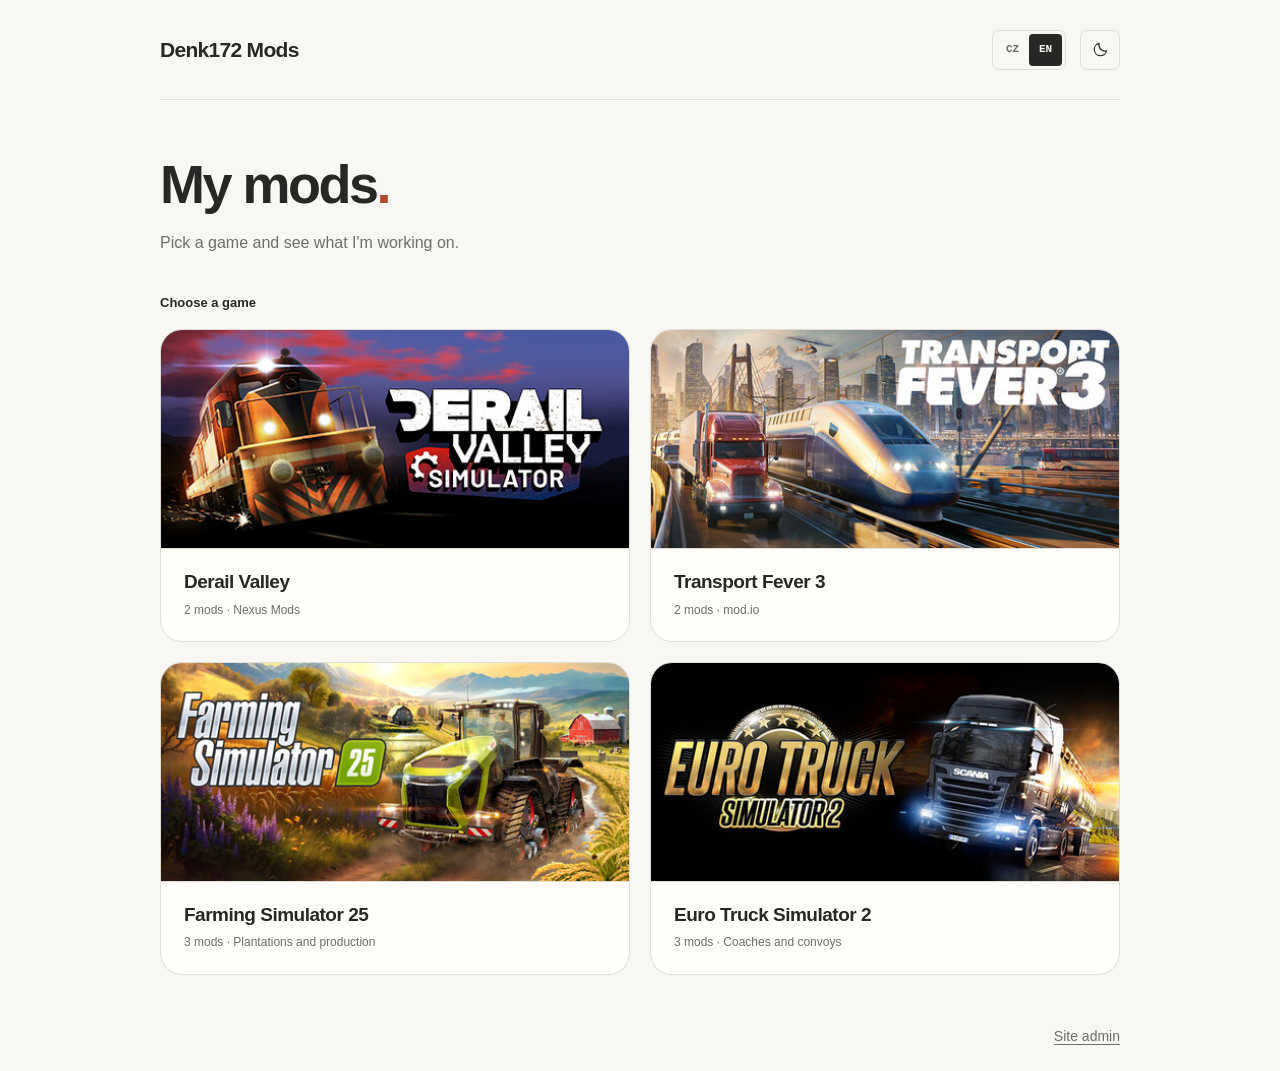
==== commit c1f692b7: "Add files via upload" ====
--- a/index.html
+++ b/index.html
@@ -54,7 +54,7 @@
       <div id="game-view" hidden></div>
     </main>
     <footer class="site-tools">
-      <a href="admin.html" data-en="Site admin">Správa webu</a>
+      <a href="admin.html?v=3" data-en="Site admin">Správa webu</a>
     </footer>
 
   </div>
@@ -74,7 +74,7 @@
     </div>
   </dialog>
   <script src="assets/js/catalog-format.js"></script>
-  <script src="assets/data/catalog.js"></script>
+  <script src="assets/data/catalog.js?v=2"></script>
   <script src="assets/js/main.js"></script>
 </body>
 </html>
--- a/assets/css/style.css
+++ b/assets/css/style.css
@@ -241,3 +241,56 @@
 
 .no-js .game-panel[hidden] { display: block !important; }
 .no-js .game-panel { margin-top: 50px; }
+
+.wip-notice {
+  position: sticky;
+  top: .65rem;
+  z-index: 5;
+  display: flex;
+  align-items: start;
+  justify-content: space-between;
+  gap: .75rem;
+  margin-top: .8rem;
+  padding: .75rem .75rem .75rem 1rem;
+  border: 1px solid #dcc05e;
+  border-radius: .7rem;
+  background: #fff0b8;
+  color: #30250c;
+  box-shadow: 0 .25rem .7rem #2b211c14;
+}
+.wip-notice strong { display: block; font-size: 1rem; line-height: 1.3; }
+.wip-notice > div { min-width: 0; overflow-wrap: anywhere; }
+.wip-notice p { margin: .2rem 0 0; font-size: .875rem; line-height: 1.45; white-space: pre-line; overflow-wrap: anywhere; }
+.wip-close { flex: none; min-width: 2.5rem; min-height: 2.5rem; border: 1px solid #7961223d; border-radius: .35rem; background: transparent; color: inherit; font-size: 1.45rem; line-height: 1; cursor: pointer; }
+.wip-close:hover { background: #f4dc85; }
+.wip-close:focus-visible { outline-color: #6e5019; outline-offset: 2px; }
+.site-tools { display: flex; justify-content: flex-end; padding-bottom: 1.5rem; color: var(--muted); font-size: .875rem; }
+.site-tools a { text-underline-offset: .2em; }
+.announcements { display: grid; gap: .65rem; margin-bottom: 1.6rem; }
+.announcements h2 { margin: 0; font-size: .9375rem; }
+.announcement { padding: .85rem 1rem; background: var(--surface); border: 1px solid var(--line); border-radius: .6rem; }
+.announcement h3 { margin: 0; font-size: 1rem; }
+.announcement p { margin: .25rem 0 0; color: var(--muted); white-space: pre-line; overflow-wrap: anywhere; }
+.announcement a { display: inline-block; margin-top: .4rem; }
+.game-info { display: block; }
+.game-art.art-contain { object-fit: contain; background: var(--soft); }
+.home-view .intro-text, .game-intro .intro-text, .mod-description, .mod-note { white-space: pre-line; overflow-wrap: anywhere; }
+.category-filter { display: flex; align-items: center; gap: .65rem; margin: 0 0 1rem; font-size: .875rem; }
+.category-filter select { max-width: 100%; padding: .35rem .65rem; font: inherit; color: var(--ink); background: var(--surface); border: 1px solid var(--line); border-radius: .35rem; }
+.mods .mod-entry { display: block; padding: 1.4rem .35rem; }
+.mods .mod-layout .mod-entry { padding: 0; }
+.mod-description { font-size: 1rem; }
+.mod-meta { gap: .55rem .75rem; font-size: .8125rem; }
+.mod-source { padding-block: .25rem; text-underline-offset: .2em; }
+a.mod-entry:hover .mod-source, a.mod-entry:focus-visible .mod-source { text-decoration: underline; }
+.category-label { color: var(--muted); }
+.empty-copy { margin-block: 1.6rem; color: var(--muted); }
+.no-js #hry { display: none; }
+
+@media (max-width: 620px) {
+  .wip-notice { top: .4rem; padding-left: .75rem; }
+  .category-filter { flex-wrap: wrap; }
+}
+@media print {
+  .wip-notice, .site-tools, .category-filter { display: none !important; }
+}
